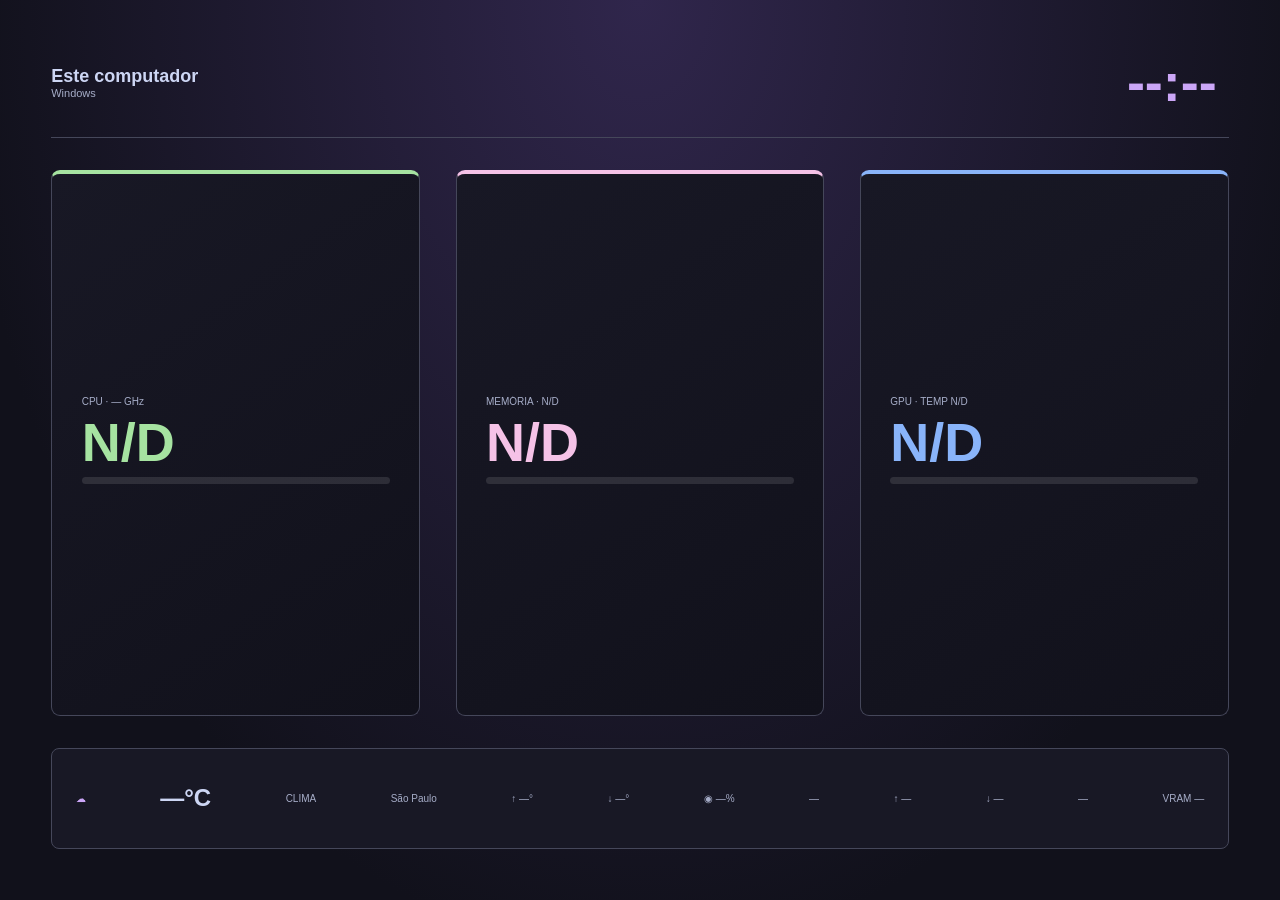
==== frontend/displays/compact.html @ 456e13ad "feat: add HTML display templates and weather Co-authored-by: Copilot <223556219+Copilot@users.norepl" ====
<!doctype html>
<html lang="pt-BR">
  <head>
    <meta charset="utf-8">
    <meta name="viewport" content="width=device-width,initial-scale=1">
    <link rel="stylesheet" href="./compact.css">
    <script src="./runtime.js" defer></script>
    <title>Layout compacto</title>
  </head>
  <body>
    <main class="display">
      <header class="top"><div><b id="computer">Este computador</b><small id="os">Windows</small></div><time id="clock">--:--</time><span id="date"></span></header>
      <section class="cards">
        <article class="cpu"><label>CPU · <span id="cpu-frequency">— GHz</span></label><strong id="cpu-usage">N/D</strong><i><b id="cpu-meter"></b></i><small id="cpu-name"></small></article>
        <article class="ram"><label>MEMÓRIA · <span id="ram-total">N/D</span></label><strong id="ram-usage">N/D</strong><i><b id="ram-meter"></b></i><small id="ram-name"></small></article>
        <article class="gpu"><label>GPU · <span id="gpu-temperature">TEMP N/D</span></label><strong id="gpu-usage">N/D</strong><i><b id="gpu-meter"></b></i><small id="gpu-name"></small></article>
      </section>
      <footer><span id="weather-icon">☁</span><b id="weather-temperature">—°C</b><span id="weather-description">CLIMA</span><span id="weather-city">São Paulo</span><span id="weather-high">↑ —°</span><span id="weather-low">↓ —°</span><span id="weather-humidity">◉ —%</span><span id="uptime">—</span><span id="upload">↑ —</span><span id="download">↓ —</span><span id="network">—</span><span id="vram">VRAM —</span></footer>
    </main>
  </body>
</html>
---- frontend/displays/compact.css ----
*{box-sizing:border-box}
:root{color-scheme:dark;--base:#11111b;--surface:#181825;--border:#45475a;--text:#cdd6f4;--muted:#a6adc8;--accent:#cba6f7;--cpu:#a6e3a1;--ram:#f5c2e7;--gpu:#89b4fa;font-family:"Segoe UI",Arial,sans-serif}
body{width:100vw;height:100vh;margin:0;overflow:hidden;background:radial-gradient(ellipse at top,#30264c,var(--base) 75%);color:var(--text)}
.display{display:grid;width:100%;height:100%;grid-template-rows:auto 1fr auto;gap:4%;padding:4%}
.top{display:flex;align-items:center;gap:12px;padding-bottom:2%;border-bottom:1px solid var(--border)}
.top div{min-width:0;flex:1}.top b,.top small{display:block;overflow:hidden;text-overflow:ellipsis;white-space:nowrap}.top b{font-size:clamp(10px,2vw,18px)}.top small,.top>span{color:var(--muted);font-size:clamp(7px,1.2vw,11px)}
.top time{color:var(--accent);font-size:clamp(22px,6vw,54px);font-weight:800}
.cards{display:grid;grid-template-columns:repeat(3,minmax(0,1fr));gap:3%}
.cards article{display:flex;min-width:0;flex-direction:column;justify-content:center;gap:8px;padding:8%;border:1px solid var(--border);border-top:4px solid var(--tone);border-radius:9px;background:linear-gradient(145deg,var(--surface),#11111b)}
.cards .cpu{--tone:var(--cpu)}.cards .ram{--tone:var(--ram)}.cards .gpu{--tone:var(--gpu)}
.cards label,.cards small{overflow:hidden;color:var(--muted);font-size:clamp(7px,1.1vw,10px);text-overflow:ellipsis;white-space:nowrap}.cards strong{color:var(--tone);font-size:clamp(24px,6vw,54px);line-height:1}
.cards i{height:7px;overflow:hidden;border-radius:5px;background:#ffffff1c}.cards i b{display:block;width:0;height:100%;background:var(--tone)}
footer{display:flex;align-items:center;justify-content:space-between;gap:8px;overflow:hidden;padding:3% 2%;border:1px solid var(--border);border-radius:8px;background:var(--surface);color:var(--muted);font-size:clamp(6px,1vw,10px);white-space:nowrap}
footer b{color:var(--text);font-size:clamp(12px,2.8vw,24px)}footer span:first-of-type{color:var(--accent)}
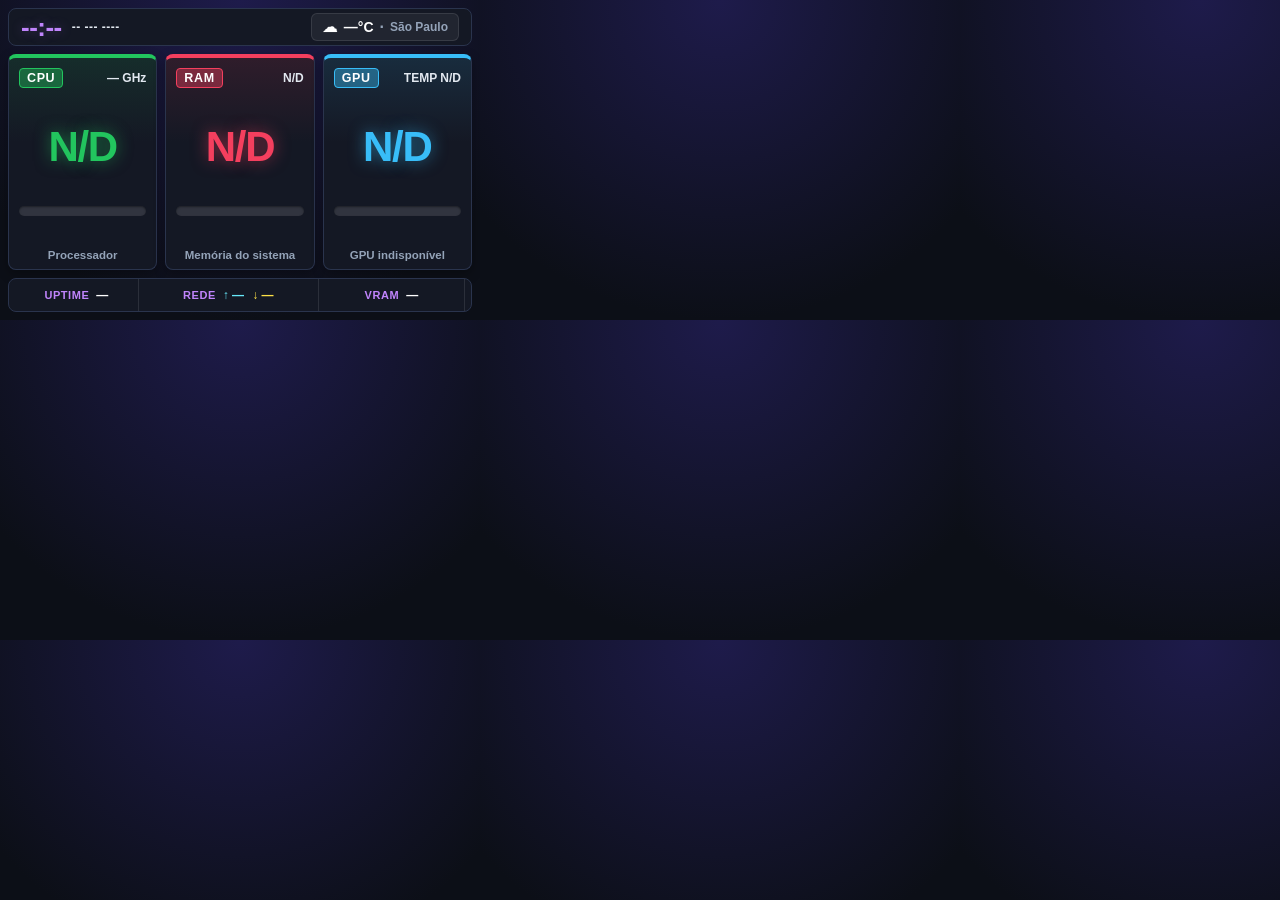
==== commit b22dfe1c: "wip" ====
--- a/frontend/displays/compact.html
+++ b/frontend/displays/compact.html
@@ -2,20 +2,103 @@
 <html lang="pt-BR">
   <head>
     <meta charset="utf-8">
-    <meta name="viewport" content="width=device-width,initial-scale=1">
+    <meta name="viewport" content="width=480, height=320, initial-scale=1">
     <link rel="stylesheet" href="./compact.css">
     <script src="./runtime.js" defer></script>
-    <title>Layout compacto</title>
+    <title>Layout Compacto · 3.5"</title>
   </head>
   <body>
     <main class="display">
-      <header class="top"><div><b id="computer">Este computador</b><small id="os">Windows</small></div><time id="clock">--:--</time><span id="date"></span></header>
-      <section class="cards">
-        <article class="cpu"><label>CPU · <span id="cpu-frequency">— GHz</span></label><strong id="cpu-usage">N/D</strong><i><b id="cpu-meter"></b></i><small id="cpu-name"></small></article>
-        <article class="ram"><label>MEMÓRIA · <span id="ram-total">N/D</span></label><strong id="ram-usage">N/D</strong><i><b id="ram-meter"></b></i><small id="ram-name"></small></article>
-        <article class="gpu"><label>GPU · <span id="gpu-temperature">TEMP N/D</span></label><strong id="gpu-usage">N/D</strong><i><b id="gpu-meter"></b></i><small id="gpu-name"></small></article>
+      <!-- CABEÇALHO SUPERIOR -->
+      <header class="top-bar">
+        <div class="time-group">
+          <time id="clock">--:--</time>
+          <span id="date" class="date-tag">-- --- ----</span>
+        </div>
+
+        <div class="weather-pill">
+          <span id="weather-icon" class="weather-ico">☁</span>
+          <b id="weather-temperature">—°C</b>
+          <span class="pill-dot">·</span>
+          <span id="weather-city">São Paulo</span>
+        </div>
+
+        <!-- Elementos ocultos mantidos para compatibilidade com runtime -->
+        <span id="computer" style="display:none">Este computador</span>
+        <small id="os" style="display:none">Windows</small>
+        <span id="weather-description" style="display:none">CLIMA</span>
+        <span id="weather-high" style="display:none">↑ —°</span>
+        <span id="weather-low" style="display:none">↓ —°</span>
+        <span id="weather-humidity" style="display:none">◉ —%</span>
+      </header>
+
+      <!-- 3 PILARES VERTICAIS (CPU, RAM, GPU) -->
+      <section class="pillars">
+        <!-- PILAR CPU -->
+        <article class="pillar cpu">
+          <div class="pillar-head">
+            <span class="pillar-tag">CPU</span>
+            <span id="cpu-frequency" class="pillar-spec">— GHz</span>
+          </div>
+          <div class="pillar-hero">
+            <strong id="cpu-usage">N/D</strong>
+          </div>
+          <div class="meter-box">
+            <i class="meter-bar"><b id="cpu-meter"></b></i>
+          </div>
+          <small id="cpu-name" class="pillar-foot">Processador</small>
+        </article>
+
+        <!-- PILAR RAM -->
+        <article class="pillar ram">
+          <div class="pillar-head">
+            <span class="pillar-tag">RAM</span>
+            <span id="ram-total" class="pillar-spec">N/D</span>
+          </div>
+          <div class="pillar-hero">
+            <strong id="ram-usage">N/D</strong>
+          </div>
+          <div class="meter-box">
+            <i class="meter-bar"><b id="ram-meter"></b></i>
+          </div>
+          <small id="ram-name" class="pillar-foot">Memória do sistema</small>
+        </article>
+
+        <!-- PILAR GPU -->
+        <article class="pillar gpu">
+          <div class="pillar-head">
+            <span class="pillar-tag">GPU</span>
+            <span id="gpu-temperature" class="pillar-spec">TEMP N/D</span>
+          </div>
+          <div class="pillar-hero">
+            <strong id="gpu-usage">N/D</strong>
+          </div>
+          <div class="meter-box">
+            <i class="meter-bar"><b id="gpu-meter"></b></i>
+          </div>
+          <small id="gpu-name" class="pillar-foot">GPU indisponível</small>
+        </article>
       </section>
-      <footer><span id="weather-icon">☁</span><b id="weather-temperature">—°C</b><span id="weather-description">CLIMA</span><span id="weather-city">São Paulo</span><span id="weather-high">↑ —°</span><span id="weather-low">↓ —°</span><span id="weather-humidity">◉ —%</span><span id="uptime">—</span><span id="upload">↑ —</span><span id="download">↓ —</span><span id="network">—</span><span id="vram">VRAM —</span></footer>
+
+      <!-- RODAPÉ COMPACTO -->
+      <footer class="bottom-bar">
+        <div class="foot-item">
+          <span class="foot-label">UPTIME</span>
+          <b id="uptime">—</b>
+        </div>
+        <div class="foot-item net-item">
+          <span class="foot-label">REDE</span>
+          <div class="net-flow">
+            <span id="upload">↑ —</span>
+            <span id="download">↓ —</span>
+          </div>
+        </div>
+        <div class="foot-item">
+          <span class="foot-label">VRAM</span>
+          <b id="vram">—</b>
+        </div>
+        <span id="network" style="display:none">—</span>
+      </footer>
     </main>
   </body>
 </html>
--- a/frontend/displays/compact.css
+++ b/frontend/displays/compact.css
@@ -1,14 +1,275 @@
-*{box-sizing:border-box}
-:root{color-scheme:dark;--base:#11111b;--surface:#181825;--border:#45475a;--text:#cdd6f4;--muted:#a6adc8;--accent:#cba6f7;--cpu:#a6e3a1;--ram:#f5c2e7;--gpu:#89b4fa;font-family:"Segoe UI",Arial,sans-serif}
-body{width:100vw;height:100vh;margin:0;overflow:hidden;background:radial-gradient(ellipse at top,#30264c,var(--base) 75%);color:var(--text)}
-.display{display:grid;width:100%;height:100%;grid-template-rows:auto 1fr auto;gap:4%;padding:4%}
-.top{display:flex;align-items:center;gap:12px;padding-bottom:2%;border-bottom:1px solid var(--border)}
-.top div{min-width:0;flex:1}.top b,.top small{display:block;overflow:hidden;text-overflow:ellipsis;white-space:nowrap}.top b{font-size:clamp(10px,2vw,18px)}.top small,.top>span{color:var(--muted);font-size:clamp(7px,1.2vw,11px)}
-.top time{color:var(--accent);font-size:clamp(22px,6vw,54px);font-weight:800}
-.cards{display:grid;grid-template-columns:repeat(3,minmax(0,1fr));gap:3%}
-.cards article{display:flex;min-width:0;flex-direction:column;justify-content:center;gap:8px;padding:8%;border:1px solid var(--border);border-top:4px solid var(--tone);border-radius:9px;background:linear-gradient(145deg,var(--surface),#11111b)}
-.cards .cpu{--tone:var(--cpu)}.cards .ram{--tone:var(--ram)}.cards .gpu{--tone:var(--gpu)}
-.cards label,.cards small{overflow:hidden;color:var(--muted);font-size:clamp(7px,1.1vw,10px);text-overflow:ellipsis;white-space:nowrap}.cards strong{color:var(--tone);font-size:clamp(24px,6vw,54px);line-height:1}
-.cards i{height:7px;overflow:hidden;border-radius:5px;background:#ffffff1c}.cards i b{display:block;width:0;height:100%;background:var(--tone)}
-footer{display:flex;align-items:center;justify-content:space-between;gap:8px;overflow:hidden;padding:3% 2%;border:1px solid var(--border);border-radius:8px;background:var(--surface);color:var(--muted);font-size:clamp(6px,1vw,10px);white-space:nowrap}
-footer b{color:var(--text);font-size:clamp(12px,2.8vw,24px)}footer span:first-of-type{color:var(--accent)}
+*, *::before, *::after {
+  box-sizing: border-box;
+}
+
+:root {
+  color-scheme: dark;
+  --base: #0c0f17;
+  --surface: #141824;
+  --surface-highlight: #1c2233;
+  --border: #2a344d;
+  --text: #ffffff;
+  --muted: #94a3b8;
+  --accent: #c084fc;
+  --cpu: #22c55e;
+  --ram: #f43f5e;
+  --gpu: #38bdf8;
+  --warm: #fbbf24;
+  font-family: -apple-system, BlinkMacSystemFont, "Segoe UI", Roboto, "Helvetica Neue", Arial, sans-serif;
+  font-variant-numeric: tabular-nums lining-nums;
+  -webkit-font-smoothing: antialiased;
+}
+
+html, body {
+  width: 480px;
+  height: 320px;
+  margin: 0;
+  padding: 0;
+  overflow: hidden;
+  background: radial-gradient(circle at 50% 0%, #1e1b4b 0%, var(--base) 80%);
+  color: var(--text);
+  user-select: none;
+}
+
+.display {
+  display: grid;
+  width: 480px;
+  height: 320px;
+  grid-template-rows: 38px 216px 34px;
+  gap: 8px;
+  padding: 8px;
+}
+
+/* ==========================================================================
+   CABEÇALHO SUPERIOR
+   ========================================================================== */
+.top-bar {
+  display: flex;
+  align-items: center;
+  justify-content: space-between;
+  padding: 0 12px;
+  background: var(--surface);
+  border: 1px solid var(--border);
+  border-radius: 8px;
+  height: 38px;
+}
+
+.time-group {
+  display: flex;
+  align-items: center;
+  gap: 10px;
+}
+
+#clock {
+  font-size: 26px;
+  font-weight: 800;
+  color: var(--accent);
+  letter-spacing: -0.02em;
+  line-height: 1;
+  text-shadow: 0 0 12px rgba(192, 132, 252, 0.4);
+}
+
+.date-tag {
+  font-size: 12px;
+  font-weight: 700;
+  color: #e2e8f0;
+  letter-spacing: 0.04em;
+  text-transform: uppercase;
+}
+
+.weather-pill {
+  display: flex;
+  align-items: center;
+  gap: 6px;
+  background: rgba(255, 255, 255, 0.06);
+  padding: 4px 10px;
+  border-radius: 6px;
+  border: 1px solid rgba(255, 255, 255, 0.1);
+}
+
+.weather-ico {
+  font-size: 16px;
+  line-height: 1;
+}
+
+#weather-temperature {
+  font-size: 14px;
+  font-weight: 800;
+  color: #ffffff;
+}
+
+.pill-dot {
+  color: var(--muted);
+  font-weight: 800;
+}
+
+#weather-city {
+  font-size: 12px;
+  font-weight: 700;
+  color: var(--muted);
+  max-width: 100px;
+  overflow: hidden;
+  text-overflow: ellipsis;
+  white-space: nowrap;
+}
+
+/* ==========================================================================
+   3 PILARES VERTICAIS
+   ========================================================================== */
+.pillars {
+  display: grid;
+  grid-template-columns: repeat(3, 1fr);
+  gap: 8px;
+  height: 216px;
+}
+
+.pillar {
+  display: flex;
+  flex-direction: column;
+  justify-content: space-between;
+  padding: 10px 10px 8px 10px;
+  background: linear-gradient(180deg, color-mix(in srgb, var(--tone) 12%, var(--surface)), var(--surface) 40%);
+  border: 1px solid var(--border);
+  border-top: 4px solid var(--tone);
+  border-radius: 8px;
+  box-shadow: 0 4px 12px rgba(0, 0, 0, 0.3);
+}
+
+.pillar.cpu { --tone: var(--cpu); }
+.pillar.ram { --tone: var(--ram); }
+.pillar.gpu { --tone: var(--gpu); }
+
+.pillar-head {
+  display: flex;
+  align-items: center;
+  justify-content: space-between;
+  gap: 4px;
+}
+
+.pillar-tag {
+  font-size: 12.5px;
+  font-weight: 800;
+  letter-spacing: 0.05em;
+  color: #ffffff;
+  background: color-mix(in srgb, var(--tone) 40%, transparent);
+  border: 1px solid var(--tone);
+  border-radius: 4px;
+  padding: 2px 7px;
+}
+
+.pillar-spec {
+  font-size: 12px;
+  font-weight: 700;
+  color: #e2e8f0;
+  white-space: nowrap;
+  overflow: hidden;
+  text-overflow: ellipsis;
+}
+
+.pillar-hero {
+  display: flex;
+  align-items: center;
+  justify-content: center;
+  padding: 10px 0;
+}
+
+.pillar-hero strong {
+  font-size: 42px;
+  font-weight: 800;
+  line-height: 0.95;
+  color: var(--tone);
+  text-shadow: 0 0 16px color-mix(in srgb, var(--tone) 55%, transparent);
+  letter-spacing: -0.03em;
+}
+
+.meter-box {
+  width: 100%;
+}
+
+.meter-bar {
+  display: block;
+  width: 100%;
+  height: 10px;
+  background: rgba(255, 255, 255, 0.12);
+  border-radius: 6px;
+  overflow: hidden;
+  box-shadow: inset 0 1px 2px rgba(0, 0, 0, 0.4);
+}
+
+.meter-bar b {
+  display: block;
+  width: 0%;
+  height: 100%;
+  background: var(--tone);
+  border-radius: 6px;
+  box-shadow: 0 0 10px var(--tone);
+  transition: width 0.3s cubic-bezier(0.4, 0, 0.2, 1);
+}
+
+.pillar-foot {
+  display: block;
+  font-size: 11.5px;
+  font-weight: 600;
+  color: var(--muted);
+  text-align: center;
+  white-space: nowrap;
+  overflow: hidden;
+  text-overflow: ellipsis;
+  padding-top: 4px;
+}
+
+/* ==========================================================================
+   RODAPÉ COMPACTO
+   ========================================================================== */
+.bottom-bar {
+  display: grid;
+  grid-template-columns: 1.1fr 1.6fr 1.3fr;
+  align-items: center;
+  background: var(--surface);
+  border: 1px solid var(--border);
+  border-radius: 8px;
+  height: 34px;
+  padding: 0 6px;
+}
+
+.foot-item {
+  display: flex;
+  align-items: center;
+  justify-content: center;
+  gap: 7px;
+  height: 100%;
+  padding: 0 8px;
+  border-right: 1px solid rgba(255, 255, 255, 0.1);
+  white-space: nowrap;
+}
+
+.foot-item:last-child {
+  border-right: 0;
+}
+
+.foot-label {
+  font-size: 11px;
+  font-weight: 800;
+  letter-spacing: 0.05em;
+  color: var(--accent);
+}
+
+.foot-item b {
+  font-size: 12px;
+  font-weight: 700;
+  color: #ffffff;
+}
+
+.net-flow {
+  display: flex;
+  align-items: center;
+  gap: 8px;
+}
+
+.net-flow span {
+  font-size: 12px;
+  font-weight: 700;
+}
+
+#upload { color: #67e8f9; }
+#download { color: #fde047; }
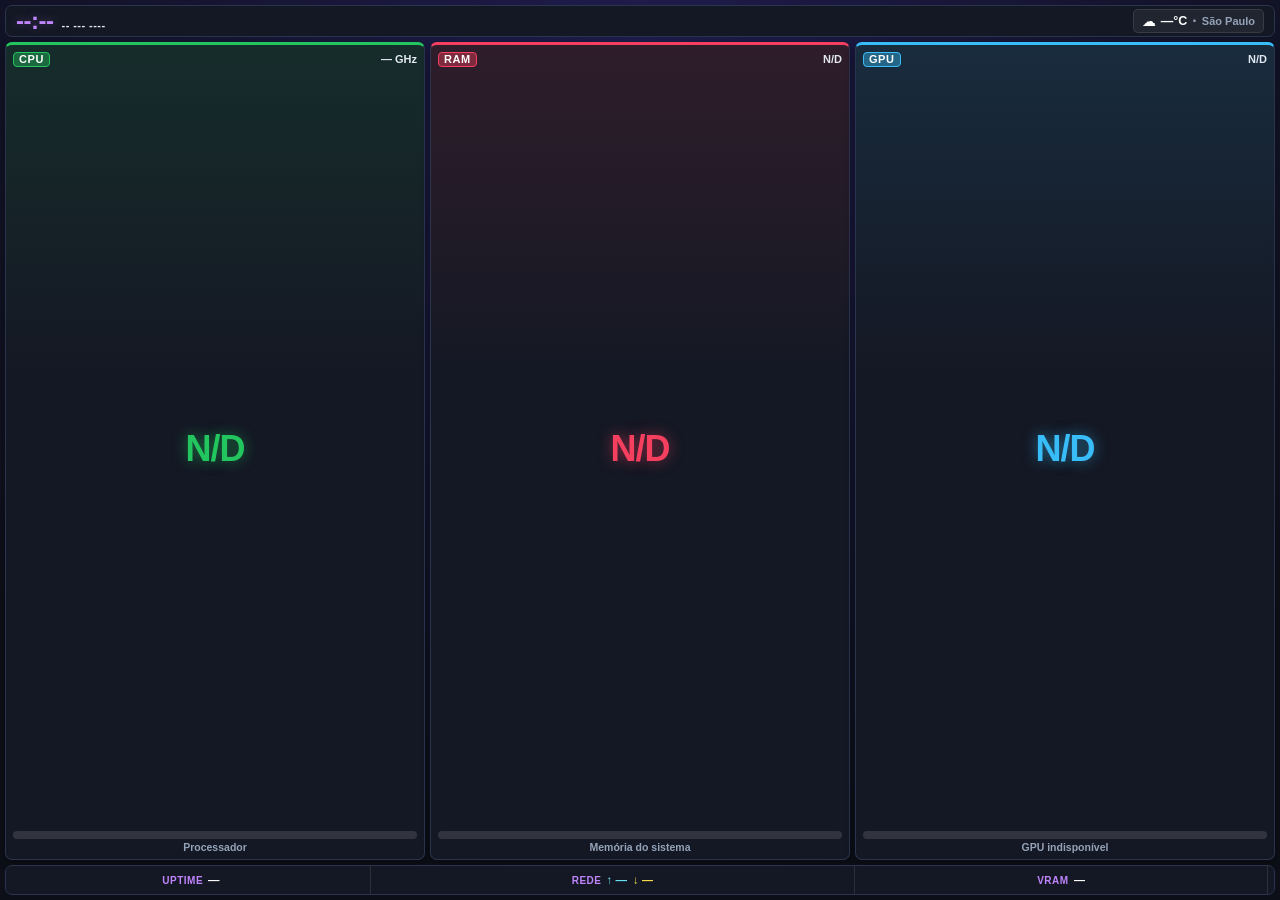
==== commit 16832566: "wip" ====
--- a/frontend/displays/compact.html
+++ b/frontend/displays/compact.html
@@ -2,7 +2,7 @@
 <html lang="pt-BR">
   <head>
     <meta charset="utf-8">
-    <meta name="viewport" content="width=480, height=320, initial-scale=1">
+    <meta name="viewport" content="width=device-width, initial-scale=1">
     <link rel="stylesheet" href="./compact.css">
     <script src="./runtime.js" defer></script>
     <title>Layout Compacto · 3.5"</title>
@@ -20,7 +20,7 @@
           <span id="weather-icon" class="weather-ico">☁</span>
           <b id="weather-temperature">—°C</b>
           <span class="pill-dot">·</span>
-          <span id="weather-city">São Paulo</span>
+          <span id="weather-city" class="weather-city-txt">São Paulo</span>
         </div>
 
         <!-- Elementos ocultos mantidos para compatibilidade com runtime -->
@@ -68,7 +68,7 @@
         <article class="pillar gpu">
           <div class="pillar-head">
             <span class="pillar-tag">GPU</span>
-            <span id="gpu-temperature" class="pillar-spec">TEMP N/D</span>
+            <span id="gpu-temperature" class="pillar-spec">N/D</span>
           </div>
           <div class="pillar-hero">
             <strong id="gpu-usage">N/D</strong>
--- a/frontend/displays/compact.css
+++ b/frontend/displays/compact.css
@@ -21,8 +21,8 @@
 }
 
 html, body {
-  width: 480px;
-  height: 320px;
+  width: 100%;
+  height: 100%;
   margin: 0;
   padding: 0;
   overflow: hidden;
@@ -33,11 +33,11 @@
 
 .display {
   display: grid;
-  width: 480px;
-  height: 320px;
-  grid-template-rows: 38px 216px 34px;
-  gap: 8px;
-  padding: 8px;
+  width: 100%;
+  height: 100%;
+  grid-template-rows: 32px 1fr 30px;
+  gap: 5px;
+  padding: 5px;
 }
 
 /* ==========================================================================
@@ -47,70 +47,79 @@
   display: flex;
   align-items: center;
   justify-content: space-between;
-  padding: 0 12px;
+  gap: 8px;
+  padding: 0 10px;
   background: var(--surface);
   border: 1px solid var(--border);
-  border-radius: 8px;
-  height: 38px;
+  border-radius: 7px;
+  min-width: 0;
+  height: 32px;
 }
 
 .time-group {
   display: flex;
-  align-items: center;
-  gap: 10px;
+  align-items: baseline;
+  gap: 8px;
+  flex-shrink: 0;
 }
 
 #clock {
-  font-size: 26px;
+  font-size: 24px;
   font-weight: 800;
   color: var(--accent);
   letter-spacing: -0.02em;
   line-height: 1;
-  text-shadow: 0 0 12px rgba(192, 132, 252, 0.4);
+  text-shadow: 0 0 10px rgba(192, 132, 252, 0.4);
 }
 
 .date-tag {
-  font-size: 12px;
+  font-size: 11px;
   font-weight: 700;
   color: #e2e8f0;
   letter-spacing: 0.04em;
   text-transform: uppercase;
+  white-space: nowrap;
 }
 
 .weather-pill {
   display: flex;
   align-items: center;
-  gap: 6px;
+  gap: 5px;
   background: rgba(255, 255, 255, 0.06);
-  padding: 4px 10px;
-  border-radius: 6px;
+  padding: 2px 8px;
+  border-radius: 5px;
   border: 1px solid rgba(255, 255, 255, 0.1);
+  min-width: 0;
+  overflow: hidden;
 }
 
 .weather-ico {
-  font-size: 16px;
+  font-size: 14px;
   line-height: 1;
+  flex-shrink: 0;
 }
 
 #weather-temperature {
-  font-size: 14px;
+  font-size: 12.5px;
   font-weight: 800;
   color: #ffffff;
+  flex-shrink: 0;
 }
 
 .pill-dot {
   color: var(--muted);
   font-weight: 800;
-}
-
-#weather-city {
-  font-size: 12px;
+  flex-shrink: 0;
+}
+
+.weather-city-txt {
+  font-size: 11px;
   font-weight: 700;
   color: var(--muted);
-  max-width: 100px;
-  overflow: hidden;
-  text-overflow: ellipsis;
-  white-space: nowrap;
+  overflow: hidden;
+  text-overflow: ellipsis;
+  white-space: nowrap;
+  min-width: 0;
 }
 
 /* ==========================================================================
@@ -118,21 +127,24 @@
    ========================================================================== */
 .pillars {
   display: grid;
-  grid-template-columns: repeat(3, 1fr);
-  gap: 8px;
-  height: 216px;
+  grid-template-columns: repeat(3, minmax(0, 1fr));
+  gap: 5px;
+  min-height: 0;
 }
 
 .pillar {
   display: flex;
   flex-direction: column;
   justify-content: space-between;
-  padding: 10px 10px 8px 10px;
+  padding: 7px 7px 5px 7px;
   background: linear-gradient(180deg, color-mix(in srgb, var(--tone) 12%, var(--surface)), var(--surface) 40%);
   border: 1px solid var(--border);
-  border-top: 4px solid var(--tone);
-  border-radius: 8px;
-  box-shadow: 0 4px 12px rgba(0, 0, 0, 0.3);
+  border-top: 3px solid var(--tone);
+  border-radius: 7px;
+  box-shadow: 0 4px 10px rgba(0, 0, 0, 0.3);
+  min-width: 0;
+  min-height: 0;
+  overflow: hidden;
 }
 
 .pillar.cpu { --tone: var(--cpu); }
@@ -144,41 +156,49 @@
   align-items: center;
   justify-content: space-between;
   gap: 4px;
+  min-width: 0;
+  line-height: 1;
 }
 
 .pillar-tag {
-  font-size: 12.5px;
+  font-size: 11px;
   font-weight: 800;
   letter-spacing: 0.05em;
   color: #ffffff;
   background: color-mix(in srgb, var(--tone) 40%, transparent);
   border: 1px solid var(--tone);
   border-radius: 4px;
-  padding: 2px 7px;
+  padding: 1px 5px;
+  flex-shrink: 0;
 }
 
 .pillar-spec {
-  font-size: 12px;
+  font-size: 11px;
   font-weight: 700;
   color: #e2e8f0;
   white-space: nowrap;
   overflow: hidden;
   text-overflow: ellipsis;
+  text-align: right;
+  min-width: 0;
+  flex: 1;
 }
 
 .pillar-hero {
   display: flex;
   align-items: center;
   justify-content: center;
-  padding: 10px 0;
+  min-height: 0;
+  flex: 1;
+  padding: 2px 0;
 }
 
 .pillar-hero strong {
-  font-size: 42px;
-  font-weight: 800;
-  line-height: 0.95;
+  font-size: clamp(30px, 7vw, 36px);
+  font-weight: 800;
+  line-height: 1;
   color: var(--tone);
-  text-shadow: 0 0 16px color-mix(in srgb, var(--tone) 55%, transparent);
+  text-shadow: 0 0 14px color-mix(in srgb, var(--tone) 55%, transparent);
   letter-spacing: -0.03em;
 }
 
@@ -189,11 +209,10 @@
 .meter-bar {
   display: block;
   width: 100%;
-  height: 10px;
+  height: 8px;
   background: rgba(255, 255, 255, 0.12);
-  border-radius: 6px;
-  overflow: hidden;
-  box-shadow: inset 0 1px 2px rgba(0, 0, 0, 0.4);
+  border-radius: 5px;
+  overflow: hidden;
 }
 
 .meter-bar b {
@@ -201,21 +220,23 @@
   width: 0%;
   height: 100%;
   background: var(--tone);
-  border-radius: 6px;
-  box-shadow: 0 0 10px var(--tone);
+  border-radius: 5px;
+  box-shadow: 0 0 8px var(--tone);
   transition: width 0.3s cubic-bezier(0.4, 0, 0.2, 1);
 }
 
 .pillar-foot {
   display: block;
-  font-size: 11.5px;
+  font-size: 10.5px;
   font-weight: 600;
   color: var(--muted);
   text-align: center;
   white-space: nowrap;
   overflow: hidden;
   text-overflow: ellipsis;
-  padding-top: 4px;
+  padding-top: 2px;
+  line-height: 1.2;
+  min-width: 0;
 }
 
 /* ==========================================================================
@@ -223,24 +244,27 @@
    ========================================================================== */
 .bottom-bar {
   display: grid;
-  grid-template-columns: 1.1fr 1.6fr 1.3fr;
+  grid-template-columns: 1fr 1.35fr 1.15fr;
   align-items: center;
   background: var(--surface);
   border: 1px solid var(--border);
-  border-radius: 8px;
-  height: 34px;
+  border-radius: 7px;
+  height: 30px;
   padding: 0 6px;
+  min-width: 0;
 }
 
 .foot-item {
   display: flex;
   align-items: center;
   justify-content: center;
-  gap: 7px;
+  gap: 5px;
   height: 100%;
-  padding: 0 8px;
+  padding: 0 4px;
   border-right: 1px solid rgba(255, 255, 255, 0.1);
   white-space: nowrap;
+  overflow: hidden;
+  min-width: 0;
 }
 
 .foot-item:last-child {
@@ -248,27 +272,37 @@
 }
 
 .foot-label {
-  font-size: 11px;
+  font-size: 10px;
   font-weight: 800;
   letter-spacing: 0.05em;
   color: var(--accent);
+  flex-shrink: 0;
 }
 
 .foot-item b {
-  font-size: 12px;
+  font-size: 11.5px;
   font-weight: 700;
   color: #ffffff;
+  overflow: hidden;
+  text-overflow: ellipsis;
+  white-space: nowrap;
 }
 
 .net-flow {
   display: flex;
   align-items: center;
-  gap: 8px;
+  gap: 6px;
+  overflow: hidden;
+  white-space: nowrap;
+  min-width: 0;
 }
 
 .net-flow span {
-  font-size: 12px;
-  font-weight: 700;
+  font-size: 11.5px;
+  font-weight: 700;
+  overflow: hidden;
+  text-overflow: ellipsis;
+  white-space: nowrap;
 }
 
 #upload { color: #67e8f9; }
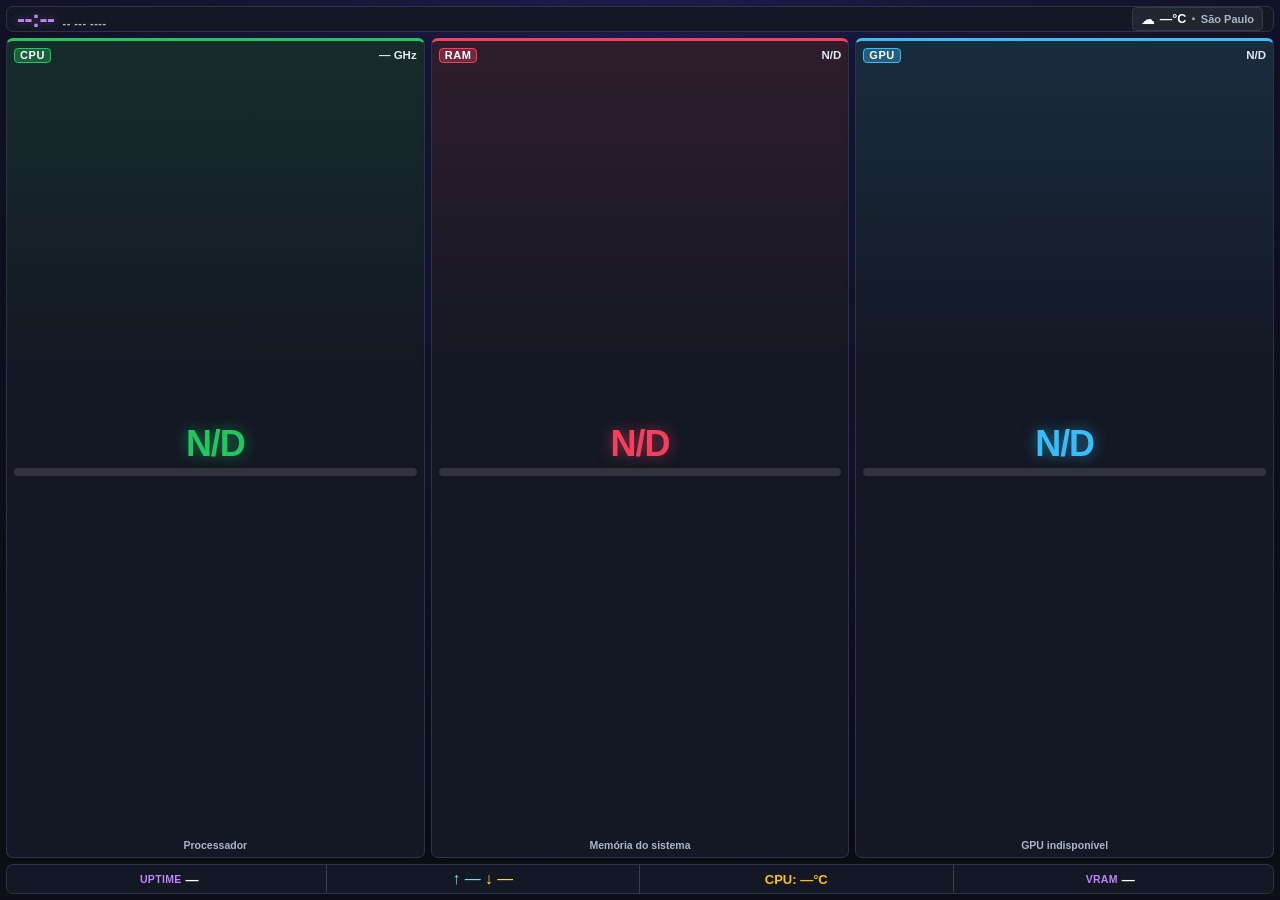
==== commit b4b4637f: "wip" ====
--- a/frontend/displays/compact.html
+++ b/frontend/displays/compact.html
@@ -3,101 +3,88 @@
   <head>
     <meta charset="utf-8">
     <meta name="viewport" content="width=device-width, initial-scale=1">
+    <meta name="color-scheme" content="dark">
+    <meta name="theme-color" content="#0c0f17">
+    <link rel="stylesheet" href="./display-base.css">
     <link rel="stylesheet" href="./compact.css">
     <script src="./runtime.js" defer></script>
     <title>Layout Compacto · 3.5"</title>
   </head>
   <body>
     <main class="display">
-      <!-- CABEÇALHO SUPERIOR -->
-      <header class="top-bar">
-        <div class="time-group">
-          <time id="clock">--:--</time>
-          <span id="date" class="date-tag">-- --- ----</span>
+      <!-- Relógio e clima -->
+      <header class="display-header">
+        <div class="clock-group">
+          <time id="clock" class="clock">--:--</time>
+          <span id="date" class="clock-date">-- --- ----</span>
         </div>
 
-        <div class="weather-pill">
-          <span id="weather-icon" class="weather-ico">☁</span>
-          <b id="weather-temperature">—°C</b>
-          <span class="pill-dot">·</span>
-          <span id="weather-city" class="weather-city-txt">São Paulo</span>
+        <div class="weather">
+          <span id="weather-icon" class="weather-icon" aria-hidden="true">☁</span>
+          <b id="weather-temperature" class="weather-temp">—°C</b>
+          <span class="weather-sep" aria-hidden="true">·</span>
+          <span id="weather-city" class="weather-city">São Paulo</span>
         </div>
-
-        <!-- Elementos ocultos mantidos para compatibilidade com runtime -->
-        <span id="computer" style="display:none">Este computador</span>
-        <small id="os" style="display:none">Windows</small>
-        <span id="weather-description" style="display:none">CLIMA</span>
-        <span id="weather-high" style="display:none">↑ —°</span>
-        <span id="weather-low" style="display:none">↓ —°</span>
-        <span id="weather-humidity" style="display:none">◉ —%</span>
       </header>
 
-      <!-- 3 PILARES VERTICAIS (CPU, RAM, GPU) -->
-      <section class="pillars">
-        <!-- PILAR CPU -->
-        <article class="pillar cpu">
-          <div class="pillar-head">
-            <span class="pillar-tag">CPU</span>
-            <span id="cpu-frequency" class="pillar-spec">— GHz</span>
+      <!-- Três pilares verticais: CPU, RAM e GPU -->
+      <section class="metrics" aria-label="Uso de CPU, memória e GPU">
+        <article class="metric metric-cpu">
+          <div class="metric-head">
+            <span class="metric-label">CPU</span>
+            <span id="cpu-frequency" class="metric-spec">— GHz</span>
           </div>
-          <div class="pillar-hero">
-            <strong id="cpu-usage">N/D</strong>
+          <div class="metric-main">
+            <strong id="cpu-usage" class="metric-value">N/D</strong>
+            <div class="meter"><i id="cpu-meter" class="meter-fill"></i></div>
           </div>
-          <div class="meter-box">
-            <i class="meter-bar"><b id="cpu-meter"></b></i>
-          </div>
-          <small id="cpu-name" class="pillar-foot">Processador</small>
+          <small id="cpu-name" class="metric-name">Processador</small>
         </article>
 
-        <!-- PILAR RAM -->
-        <article class="pillar ram">
-          <div class="pillar-head">
-            <span class="pillar-tag">RAM</span>
-            <span id="ram-total" class="pillar-spec">N/D</span>
+        <article class="metric metric-ram">
+          <div class="metric-head">
+            <span class="metric-label">RAM</span>
+            <span id="ram-total" class="metric-spec">N/D</span>
           </div>
-          <div class="pillar-hero">
-            <strong id="ram-usage">N/D</strong>
+          <div class="metric-main">
+            <strong id="ram-usage" class="metric-value">N/D</strong>
+            <div class="meter"><i id="ram-meter" class="meter-fill"></i></div>
           </div>
-          <div class="meter-box">
-            <i class="meter-bar"><b id="ram-meter"></b></i>
-          </div>
-          <small id="ram-name" class="pillar-foot">Memória do sistema</small>
+          <small id="ram-name" class="metric-name">Memória do sistema</small>
         </article>
 
-        <!-- PILAR GPU -->
-        <article class="pillar gpu">
-          <div class="pillar-head">
-            <span class="pillar-tag">GPU</span>
-            <span id="gpu-temperature" class="pillar-spec">N/D</span>
+        <article class="metric metric-gpu">
+          <div class="metric-head">
+            <span class="metric-label">GPU</span>
+            <span id="gpu-temperature" class="metric-spec">N/D</span>
           </div>
-          <div class="pillar-hero">
-            <strong id="gpu-usage">N/D</strong>
+          <div class="metric-main">
+            <strong id="gpu-usage" class="metric-value">N/D</strong>
+            <div class="meter"><i id="gpu-meter" class="meter-fill"></i></div>
           </div>
-          <div class="meter-box">
-            <i class="meter-bar"><b id="gpu-meter"></b></i>
-          </div>
-          <small id="gpu-name" class="pillar-foot">GPU indisponível</small>
+          <small id="gpu-name" class="metric-name">GPU indisponível</small>
         </article>
       </section>
 
-      <!-- RODAPÉ COMPACTO -->
-      <footer class="bottom-bar">
-        <div class="foot-item">
-          <span class="foot-label">UPTIME</span>
-          <b id="uptime">—</b>
+      <!-- Rodapé: uptime, rede, temperatura da CPU e VRAM -->
+      <footer class="footer" aria-label="Resumo do sistema">
+        <div class="footer-item">
+          <span class="footer-label">UPTIME</span>
+          <b id="uptime" class="footer-value">—</b>
         </div>
-        <div class="foot-item net-item">
-          <span class="foot-label">REDE</span>
-          <div class="net-flow">
-            <span id="upload">↑ —</span>
-            <span id="download">↓ —</span>
+        <div class="footer-item">
+          <div class="footer-net">
+            <span id="upload" class="net-upload">↑ —</span>
+            <span id="download" class="net-down">↓ —</span>
           </div>
         </div>
-        <div class="foot-item">
-          <span class="foot-label">VRAM</span>
-          <b id="vram">—</b>
+        <div class="footer-item">
+          <b id="cpu-temperature" class="footer-value footer-temperature">CPU: —°C</b>
         </div>
-        <span id="network" style="display:none">—</span>
+        <div class="footer-item">
+          <span class="footer-label">VRAM</span>
+          <b id="vram" class="footer-value">—</b>
+        </div>
       </footer>
     </main>
   </body>
--- a/frontend/displays/display-base.css
+++ b/frontend/displays/display-base.css
@@ -0,0 +1,297 @@
+/* Shared base for the 480 × 320 display layouts.
+ *
+ * Each layout only defines its palette (in its own :root block) plus the
+ * arrangement of the page grid. Everything that used to be duplicated across
+ * the four layouts lives here: reset, typography, metric cards, meters,
+ * footer bar, clock and weather primitives.
+ *
+ * The element ids (clock, cpu-usage, cpu-meter, …) are the contract consumed
+ * by runtime.js; class names are free to change.
+ */
+
+*,
+*::before,
+*::after {
+  box-sizing: border-box;
+}
+
+:root {
+  color-scheme: dark;
+
+  /* Palette contract — overridden by each layout */
+  --base: #000000;
+  --surface: #111111;
+  --surface-raised: #1a1a1a;
+  --border: #333333;
+  --text: #ffffff;
+  --text-dim: #cbd5e1;
+  --muted: #94a3b8;
+  --accent: #38bdf8;
+  --cpu: #22c55e;
+  --ram: #f43f5e;
+  --gpu: #38bdf8;
+  --warm: #fbbf24;
+  --net-up: #67e8f9;
+  --net-down: #fde047;
+
+  /* Spacing and type scale */
+  --space-1: 4px;
+  --space-2: 6px;
+  --space-3: 8px;
+  --radius: 7px;
+  --fs-label: 11px;
+  --fs-spec: 11.5px;
+  --fs-value: 24px;
+  --fs-foot-label: 10.5px;
+  --fs-foot-value: 13px;
+
+  font-family: -apple-system, BlinkMacSystemFont, "Segoe UI", Roboto, "Helvetica Neue", Arial, sans-serif;
+  font-variant-numeric: tabular-nums lining-nums;
+  -webkit-font-smoothing: antialiased;
+}
+
+html,
+body {
+  width: 100%;
+  height: 100%;
+  margin: 0;
+  padding: 0;
+  overflow: hidden;
+  background: var(--base);
+  color: var(--text);
+  user-select: none;
+}
+
+/* Root grid. Layouts set the rows/columns and the page background. */
+.display {
+  display: grid;
+  width: 100%;
+  height: 100%;
+  gap: var(--space-2);
+  padding: var(--space-2);
+}
+
+/* Clock ------------------------------------------------------------------- */
+.clock-group {
+  display: flex;
+  align-items: baseline;
+  gap: var(--space-3);
+  min-width: 0;
+  flex: 0 0 auto;
+}
+
+.clock {
+  font-size: var(--fs-value);
+  font-weight: 800;
+  line-height: 1;
+  letter-spacing: -0.02em;
+  color: var(--accent);
+}
+
+.clock-date {
+  font-size: 11px;
+  font-weight: 700;
+  letter-spacing: 0.04em;
+  text-transform: uppercase;
+  color: var(--muted);
+  white-space: nowrap;
+}
+
+/* Weather ----------------------------------------------------------------- */
+.weather {
+  display: flex;
+  align-items: center;
+  gap: 5px;
+  min-width: 0;
+  overflow: hidden;
+}
+
+.weather-icon {
+  font-size: 14px;
+  line-height: 1;
+  flex: 0 0 auto;
+}
+
+.weather-temp {
+  font-size: 12.5px;
+  font-weight: 800;
+  color: var(--text);
+  flex: 0 0 auto;
+}
+
+.weather-city {
+  font-size: 11px;
+  font-weight: 700;
+  color: var(--muted);
+  white-space: nowrap;
+  overflow: hidden;
+  text-overflow: ellipsis;
+  min-width: 0;
+}
+
+.weather-sep {
+  color: var(--muted);
+  font-weight: 800;
+  flex: 0 0 auto;
+}
+
+/* Metric cards ------------------------------------------------------------ */
+.metrics {
+  display: grid;
+  gap: var(--space-2);
+  min-height: 0;
+}
+
+.metric {
+  display: flex;
+  flex-direction: column;
+  justify-content: space-between;
+  gap: var(--space-1);
+  padding: 7px 8px;
+  background: var(--surface);
+  border: 1px solid var(--border);
+  border-radius: var(--radius);
+  min-width: 0;
+  min-height: 0;
+  overflow: hidden;
+}
+
+.metric-cpu { --tone: var(--cpu); }
+.metric-ram { --tone: var(--ram); }
+.metric-gpu { --tone: var(--gpu); }
+
+.metric-head {
+  display: flex;
+  align-items: center;
+  justify-content: space-between;
+  gap: var(--space-1);
+  min-width: 0;
+  line-height: 1;
+}
+
+.metric-label {
+  font-size: var(--fs-label);
+  font-weight: 800;
+  letter-spacing: 0.05em;
+  color: #ffffff;
+  background: color-mix(in srgb, var(--tone) 35%, transparent);
+  border: 1px solid var(--tone);
+  border-radius: 4px;
+  padding: 1px 5px;
+  flex: 0 0 auto;
+}
+
+.metric-spec {
+  font-size: var(--fs-spec);
+  font-weight: 700;
+  color: var(--text-dim);
+  text-align: right;
+  white-space: nowrap;
+  overflow: hidden;
+  text-overflow: ellipsis;
+  min-width: 0;
+  flex: 1;
+}
+
+.metric-main {
+  display: flex;
+  min-width: 0;
+  min-height: 0;
+}
+
+.metric-value {
+  font-size: var(--fs-value);
+  font-weight: 800;
+  line-height: 1;
+  letter-spacing: -0.03em;
+  color: var(--tone);
+  flex: 0 0 auto;
+}
+
+.metric-name {
+  display: block;
+  font-size: 10.5px;
+  font-weight: 600;
+  color: var(--muted);
+  line-height: 1.2;
+  white-space: nowrap;
+  overflow: hidden;
+  text-overflow: ellipsis;
+  min-width: 0;
+}
+
+.meter {
+  width: 100%;
+  height: 8px;
+  background: color-mix(in srgb, #ffffff 12%, transparent);
+  border-radius: 5px;
+  overflow: hidden;
+}
+
+.meter-fill {
+  display: block;
+  width: 0%;
+  height: 100%;
+  background: var(--tone);
+  border-radius: inherit;
+  transition: width 0.3s cubic-bezier(0.4, 0, 0.2, 1);
+}
+
+/* Footer bar -------------------------------------------------------------- */
+.footer {
+  display: grid;
+  align-items: center;
+  background: var(--surface);
+  border: 1px solid var(--border);
+  border-radius: var(--radius);
+  min-width: 0;
+  overflow: hidden;
+}
+
+.footer-item {
+  display: flex;
+  align-items: center;
+  justify-content: center;
+  gap: 4px;
+  height: 100%;
+  padding: 0 3px;
+  border-right: 1px solid color-mix(in srgb, var(--text) 16%, transparent);
+  white-space: nowrap;
+  overflow: hidden;
+  min-width: 0;
+}
+
+.footer-item:last-child {
+  border-right: 0;
+}
+
+.footer-label {
+  font-size: var(--fs-foot-label);
+  font-weight: 800;
+  letter-spacing: 0.03em;
+  color: var(--accent);
+  flex: 0 0 auto;
+}
+
+.footer-value {
+  font-size: var(--fs-foot-value);
+  font-weight: 700;
+  color: var(--text);
+  white-space: nowrap;
+  min-width: 0;
+}
+
+.footer-net {
+  display: flex;
+  align-items: center;
+  gap: 4px;
+  min-width: 0;
+  overflow: hidden;
+}
+
+.net-upload { color: var(--net-up); }
+.net-down { color: var(--net-down); }
+
+.footer-temperature {
+  color: var(--warm);
+}
--- a/frontend/displays/compact.css
+++ b/frontend/displays/compact.css
@@ -1,309 +1,86 @@
-*, *::before, *::after {
-  box-sizing: border-box;
-}
+/* Paleta + arranjo do layout compacto (neon, três pilares). */
 
 :root {
-  color-scheme: dark;
   --base: #0c0f17;
   --surface: #141824;
-  --surface-highlight: #1c2233;
+  --surface-raised: #1c2233;
   --border: #2a344d;
   --text: #ffffff;
-  --muted: #94a3b8;
+  --text-dim: #e2e8f0;
+  --muted: #aab6c8;
   --accent: #c084fc;
   --cpu: #22c55e;
   --ram: #f43f5e;
   --gpu: #38bdf8;
   --warm: #fbbf24;
-  font-family: -apple-system, BlinkMacSystemFont, "Segoe UI", Roboto, "Helvetica Neue", Arial, sans-serif;
-  font-variant-numeric: tabular-nums lining-nums;
-  -webkit-font-smoothing: antialiased;
+  --net-up: #67e8f9;
+  --net-down: #fde047;
 }
 
-html, body {
-  width: 100%;
-  height: 100%;
-  margin: 0;
-  padding: 0;
-  overflow: hidden;
+html,
+body {
   background: radial-gradient(circle at 50% 0%, #1e1b4b 0%, var(--base) 80%);
-  color: var(--text);
-  user-select: none;
 }
 
 .display {
-  display: grid;
-  width: 100%;
-  height: 100%;
-  grid-template-rows: 32px 1fr 30px;
-  gap: 5px;
-  padding: 5px;
+  grid-template-rows: 26px 1fr 30px;
 }
 
-/* ==========================================================================
-   CABEÇALHO SUPERIOR
-   ========================================================================== */
-.top-bar {
+.display-header {
   display: flex;
   align-items: center;
   justify-content: space-between;
   gap: 8px;
+  height: 26px;
   padding: 0 10px;
   background: var(--surface);
   border: 1px solid var(--border);
-  border-radius: 7px;
+  border-radius: var(--radius);
   min-width: 0;
-  height: 32px;
 }
 
-.time-group {
-  display: flex;
-  align-items: baseline;
-  gap: 8px;
-  flex-shrink: 0;
-}
-
-#clock {
-  font-size: 24px;
-  font-weight: 800;
+.display-header .clock {
   color: var(--accent);
-  letter-spacing: -0.02em;
-  line-height: 1;
   text-shadow: 0 0 10px rgba(192, 132, 252, 0.4);
 }
 
-.date-tag {
-  font-size: 11px;
-  font-weight: 700;
-  color: #e2e8f0;
-  letter-spacing: 0.04em;
-  text-transform: uppercase;
-  white-space: nowrap;
+.display-header .weather {
+  padding: 2px 8px;
+  background: color-mix(in srgb, #ffffff 6%, transparent);
+  border: 1px solid color-mix(in srgb, #ffffff 10%, transparent);
+  border-radius: 5px;
 }
 
-.weather-pill {
-  display: flex;
-  align-items: center;
-  gap: 5px;
-  background: rgba(255, 255, 255, 0.06);
-  padding: 2px 8px;
-  border-radius: 5px;
-  border: 1px solid rgba(255, 255, 255, 0.1);
-  min-width: 0;
-  overflow: hidden;
+.metrics {
+  grid-template-columns: repeat(3, minmax(0, 1fr));
 }
 
-.weather-ico {
-  font-size: 14px;
-  line-height: 1;
-  flex-shrink: 0;
+.metric {
+  padding: 7px 7px 5px;
+  background: linear-gradient(180deg, color-mix(in srgb, var(--tone) 12%, var(--surface)), var(--surface) 40%);
+  border-top: 3px solid var(--tone);
+  box-shadow: 0 4px 10px rgba(0, 0, 0, 0.3);
 }
 
-#weather-temperature {
-  font-size: 12.5px;
-  font-weight: 800;
-  color: #ffffff;
-  flex-shrink: 0;
+.metric-main {
+  flex: 1;
+  flex-direction: column;
+  align-items: center;
+  justify-content: center;
+  gap: 6px;
 }
 
-.pill-dot {
-  color: var(--muted);
-  font-weight: 800;
-  flex-shrink: 0;
+.metric-value {
+  font-size: clamp(30px, 7vw, 36px);
+  text-shadow: 0 0 14px color-mix(in srgb, var(--tone) 55%, transparent);
 }
 
-.weather-city-txt {
-  font-size: 11px;
-  font-weight: 700;
-  color: var(--muted);
-  overflow: hidden;
-  text-overflow: ellipsis;
-  white-space: nowrap;
-  min-width: 0;
+.metric-name {
+  text-align: center;
 }
 
-/* ==========================================================================
-   3 PILARES VERTICAIS
-   ========================================================================== */
-.pillars {
-  display: grid;
-  grid-template-columns: repeat(3, minmax(0, 1fr));
-  gap: 5px;
-  min-height: 0;
-}
-
-.pillar {
-  display: flex;
-  flex-direction: column;
-  justify-content: space-between;
-  padding: 7px 7px 5px 7px;
-  background: linear-gradient(180deg, color-mix(in srgb, var(--tone) 12%, var(--surface)), var(--surface) 40%);
-  border: 1px solid var(--border);
-  border-top: 3px solid var(--tone);
-  border-radius: 7px;
-  box-shadow: 0 4px 10px rgba(0, 0, 0, 0.3);
-  min-width: 0;
-  min-height: 0;
-  overflow: hidden;
-}
-
-.pillar.cpu { --tone: var(--cpu); }
-.pillar.ram { --tone: var(--ram); }
-.pillar.gpu { --tone: var(--gpu); }
-
-.pillar-head {
-  display: flex;
-  align-items: center;
-  justify-content: space-between;
-  gap: 4px;
-  min-width: 0;
-  line-height: 1;
-}
-
-.pillar-tag {
-  font-size: 11px;
-  font-weight: 800;
-  letter-spacing: 0.05em;
-  color: #ffffff;
-  background: color-mix(in srgb, var(--tone) 40%, transparent);
-  border: 1px solid var(--tone);
-  border-radius: 4px;
-  padding: 1px 5px;
-  flex-shrink: 0;
-}
-
-.pillar-spec {
-  font-size: 11px;
-  font-weight: 700;
-  color: #e2e8f0;
-  white-space: nowrap;
-  overflow: hidden;
-  text-overflow: ellipsis;
-  text-align: right;
-  min-width: 0;
-  flex: 1;
-}
-
-.pillar-hero {
-  display: flex;
-  align-items: center;
-  justify-content: center;
-  min-height: 0;
-  flex: 1;
-  padding: 2px 0;
-}
-
-.pillar-hero strong {
-  font-size: clamp(30px, 7vw, 36px);
-  font-weight: 800;
-  line-height: 1;
-  color: var(--tone);
-  text-shadow: 0 0 14px color-mix(in srgb, var(--tone) 55%, transparent);
-  letter-spacing: -0.03em;
-}
-
-.meter-box {
-  width: 100%;
-}
-
-.meter-bar {
-  display: block;
-  width: 100%;
-  height: 8px;
-  background: rgba(255, 255, 255, 0.12);
-  border-radius: 5px;
-  overflow: hidden;
-}
-
-.meter-bar b {
-  display: block;
-  width: 0%;
-  height: 100%;
-  background: var(--tone);
-  border-radius: 5px;
-  box-shadow: 0 0 8px var(--tone);
-  transition: width 0.3s cubic-bezier(0.4, 0, 0.2, 1);
-}
-
-.pillar-foot {
-  display: block;
-  font-size: 10.5px;
-  font-weight: 600;
-  color: var(--muted);
-  text-align: center;
-  white-space: nowrap;
-  overflow: hidden;
-  text-overflow: ellipsis;
-  padding-top: 2px;
-  line-height: 1.2;
-  min-width: 0;
-}
-
-/* ==========================================================================
-   RODAPÉ COMPACTO
-   ========================================================================== */
-.bottom-bar {
-  display: grid;
-  grid-template-columns: 1fr 1.35fr 1.15fr;
-  align-items: center;
-  background: var(--surface);
-  border: 1px solid var(--border);
-  border-radius: 7px;
+.footer {
+  grid-template-columns: repeat(4, minmax(0, 1fr));
   height: 30px;
   padding: 0 6px;
-  min-width: 0;
 }
-
-.foot-item {
-  display: flex;
-  align-items: center;
-  justify-content: center;
-  gap: 5px;
-  height: 100%;
-  padding: 0 4px;
-  border-right: 1px solid rgba(255, 255, 255, 0.1);
-  white-space: nowrap;
-  overflow: hidden;
-  min-width: 0;
-}
-
-.foot-item:last-child {
-  border-right: 0;
-}
-
-.foot-label {
-  font-size: 10px;
-  font-weight: 800;
-  letter-spacing: 0.05em;
-  color: var(--accent);
-  flex-shrink: 0;
-}
-
-.foot-item b {
-  font-size: 11.5px;
-  font-weight: 700;
-  color: #ffffff;
-  overflow: hidden;
-  text-overflow: ellipsis;
-  white-space: nowrap;
-}
-
-.net-flow {
-  display: flex;
-  align-items: center;
-  gap: 6px;
-  overflow: hidden;
-  white-space: nowrap;
-  min-width: 0;
-}
-
-.net-flow span {
-  font-size: 11.5px;
-  font-weight: 700;
-  overflow: hidden;
-  text-overflow: ellipsis;
-  white-space: nowrap;
-}
-
-#upload { color: #67e8f9; }
-#download { color: #fde047; }
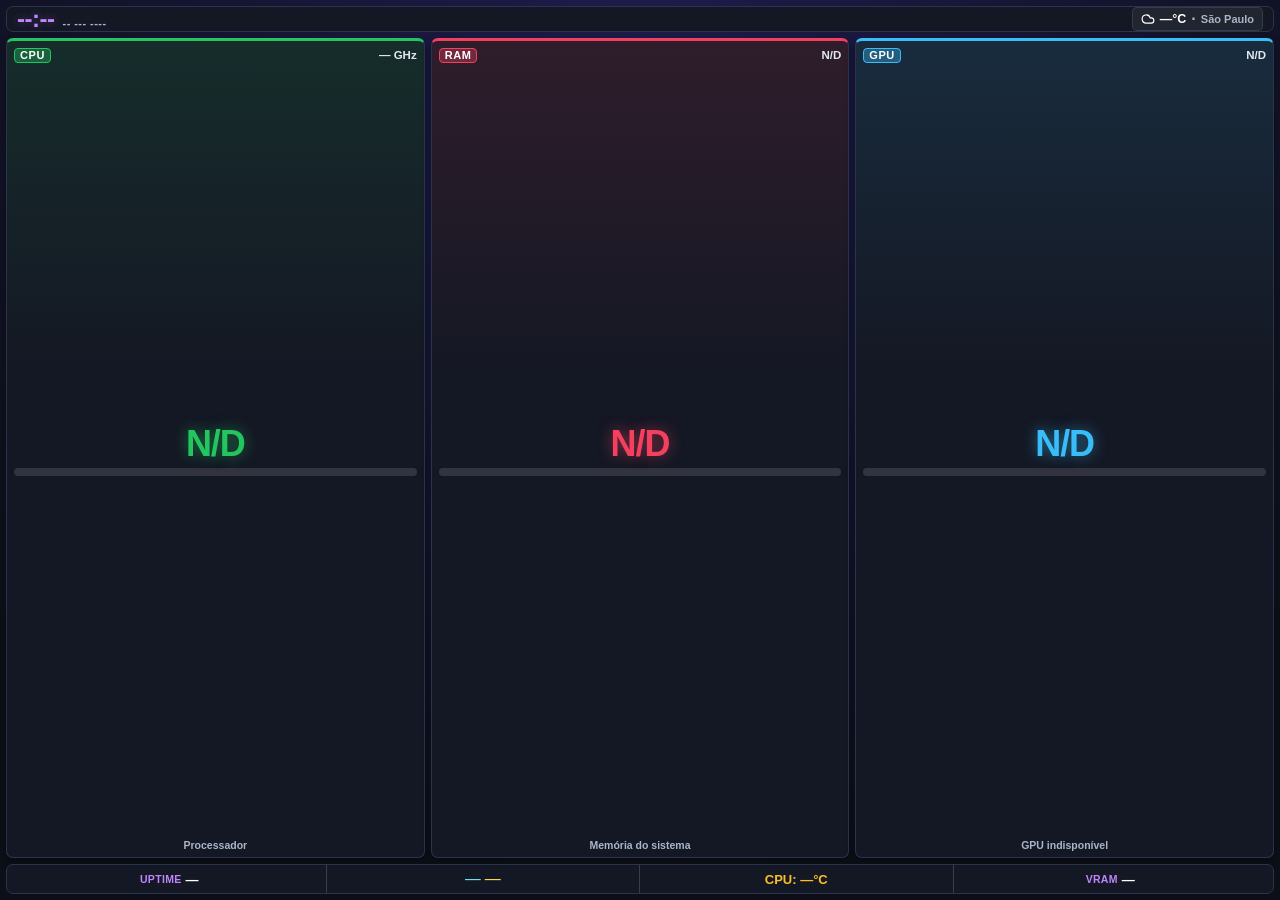
==== commit 8dcbe029: "feat: GPU AMD via ADL, ícones Lucide, tema retro e README reescrito - GPU: leitura nativa por ADL (a" ====
--- a/frontend/displays/compact.html
+++ b/frontend/displays/compact.html
@@ -7,6 +7,7 @@
     <meta name="theme-color" content="#0c0f17">
     <link rel="stylesheet" href="./display-base.css">
     <link rel="stylesheet" href="./compact.css">
+    <script src="../icons.js" defer></script>
     <script src="./runtime.js" defer></script>
     <title>Layout Compacto · 3.5"</title>
   </head>
@@ -20,7 +21,7 @@
         </div>
 
         <div class="weather">
-          <span id="weather-icon" class="weather-icon" aria-hidden="true">☁</span>
+          <span id="weather-icon" class="weather-icon" data-lucide="cloud" aria-hidden="true"></span>
           <b id="weather-temperature" class="weather-temp">—°C</b>
           <span class="weather-sep" aria-hidden="true">·</span>
           <span id="weather-city" class="weather-city">São Paulo</span>
@@ -74,8 +75,8 @@
         </div>
         <div class="footer-item">
           <div class="footer-net">
-            <span id="upload" class="net-upload">↑ —</span>
-            <span id="download" class="net-down">↓ —</span>
+            <span id="upload" class="net-upload">—</span>
+            <span id="download" class="net-down">—</span>
           </div>
         </div>
         <div class="footer-item">
--- a/frontend/displays/display-base.css
+++ b/frontend/displays/display-base.css
@@ -292,6 +292,21 @@
 .net-upload { color: var(--net-up); }
 .net-down { color: var(--net-down); }
 
+/* Ícones Lucide -------------------------------------------------------------
+ * O SVG vem de `icons.js` (sem largura/altura próprias), então o tamanho é
+ * sempre relativo ao texto do elemento que o hospeda. */
+.icon {
+  display: inline-block;
+  width: 1em;
+  height: 1em;
+  flex: 0 0 auto;
+  vertical-align: -0.12em;
+}
+
+.footer-net .icon {
+  margin-right: 2px;
+}
+
 .footer-temperature {
   color: var(--warm);
 }
